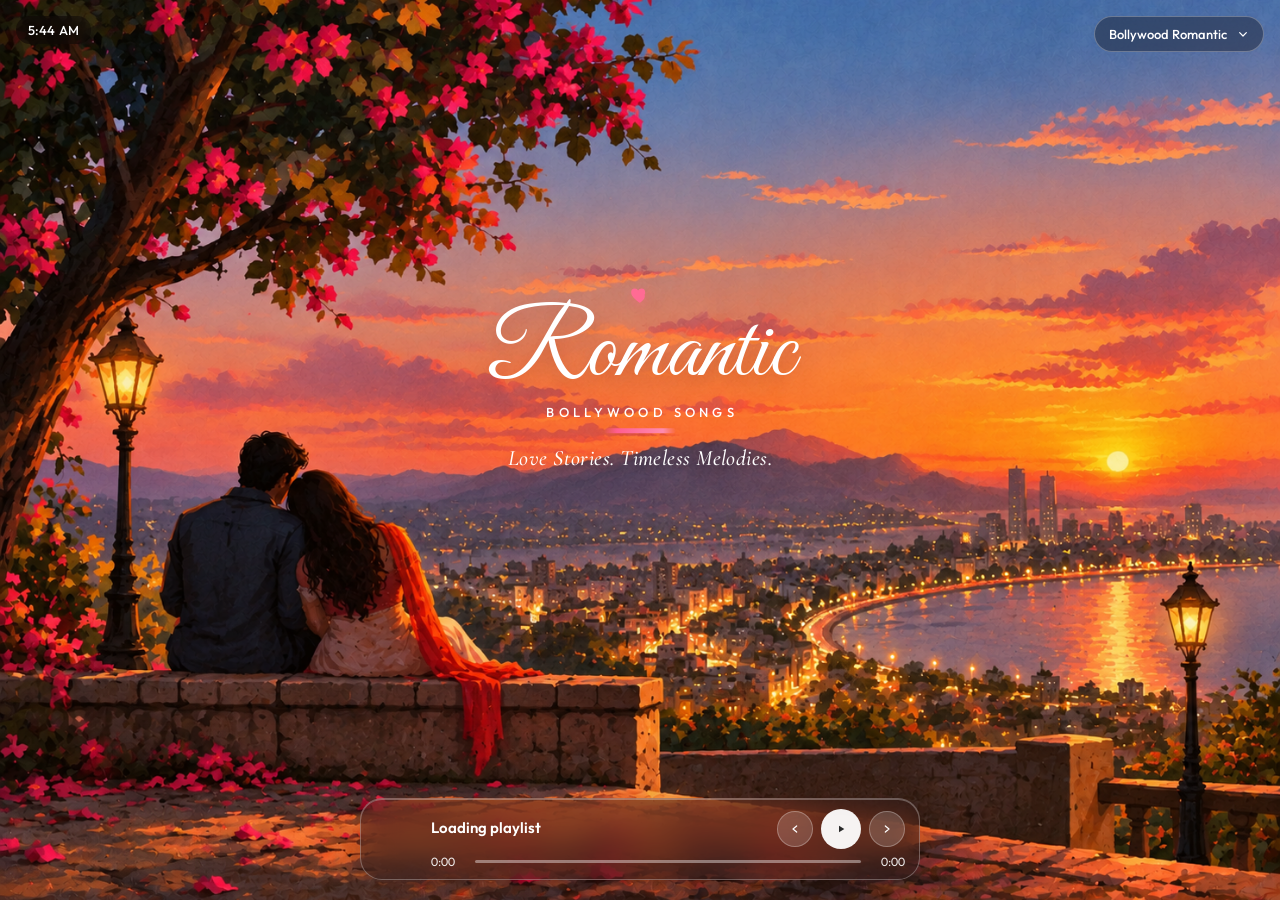
==== index.html @ c0d25a48 "Add the playlist music player so it can be published. Co-authored-by: Cursor <cursoragent@cursor.com" ====
<!DOCTYPE html>
<html lang="en">
<head>
  <meta charset="UTF-8">
  <meta name="viewport" content="width=device-width, initial-scale=1.0">
  <title>Romantic Bollywood Songs</title>
  <link rel="icon" href="data:image/svg+xml,<svg xmlns='http://www.w3.org/2000/svg' viewBox='0 0 100 100'><text y='.9em' font-size='90'>♥</text></svg>">
  <link rel="preconnect" href="https://fonts.googleapis.com">
  <link rel="preconnect" href="https://fonts.gstatic.com" crossorigin>
  <link href="https://fonts.googleapis.com/css2?family=Cormorant+Garamond:ital,wght@1,500;1,600&family=Great+Vibes&family=Outfit:wght@400;500;600&display=swap" rel="stylesheet">
  <link rel="stylesheet" href="style.css">
</head>
<body class="show-heart">
  <div id="ytPlayer"></div>
  <div class="stage">
    <img id="poster" class="poster" src="ChatGPT%20Image%20Sep%2027%2C%202026%2C%2004_32_32%20PM.png" alt="">

    <p class="status">
      <time id="clock">–:–</time>
    </p>
    <div class="picker">
      <button type="button" id="playlistToggle" class="picker-toggle" aria-haspopup="listbox" aria-expanded="false" aria-controls="playlistMenu">
        <span id="playlistToggleLabel">Bollywood Romantic</span>
        <svg viewBox="0 0 24 24" aria-hidden="true"><path d="M7 10l5 5 5-5" fill="none" stroke="currentColor" stroke-width="1.8" stroke-linecap="round" stroke-linejoin="round"/></svg>
      </button>
      <ul id="playlistMenu" class="picker-menu" role="listbox" hidden></ul>
    </div>
    <div class="hero">
      <svg id="heroHeart" class="heart" viewBox="0 0 24 24" aria-hidden="true"><path d="M12 20.2s-6.8-4.2-9-8.6C1.4 8 2.9 4.6 6.2 4.6c1.9 0 3.1 1 3.8 2.1.7-1.1 1.9-2.1 3.8-2.1 3.3 0 4.8 3.4 3.2 7C18.8 16 12 20.2 12 20.2z"/></svg>
      <h1 id="heroTitle">Romantic</h1>
      <p class="kicker" id="heroKicker">Bollywood Songs</p>
      <span class="brush" aria-hidden="true"></span>
      <p class="tagline" id="heroTagline">Love Stories. Timeless Melodies.</p>
      <p id="pageStatus" class="page-status" hidden></p>
    </div>

    <section class="player" aria-label="Now playing">
      <span class="art-wrap">
        <img id="barArt" class="art" alt="" hidden>
      </span>
      <div class="meta">
        <strong id="songTitle">Loading playlist</strong>
        <span id="channelName"></span>
      </div>
      <div class="transport">
        <button type="button" id="prevBtn" class="skip" aria-label="Previous">
          <svg viewBox="0 0 24 24"><path d="M14.5 7.5L9 12l5.5 4.5"/></svg>
        </button>
        <button type="button" id="playBtn" class="transport-play" aria-label="Play">
          <span data-play-icon></span>
        </button>
        <button type="button" id="nextBtn" class="skip" aria-label="Next">
          <svg viewBox="0 0 24 24"><path d="M9.5 7.5L15 12l-5.5 4.5"/></svg>
        </button>
      </div>
      <div class="scrub">
        <span id="currentTime">0:00</span>
        <div id="progressBar" class="track" role="slider" aria-label="Seek" aria-valuemin="0" aria-valuemax="100" aria-valuenow="0" tabindex="0">
          <div id="progressFill"></div>
        </div>
        <span id="duration">0:00</span>
      </div>
      <p id="playerMessage" class="player-message" hidden></p>
    </section>
  </div>

  <script src="config.js"></script>
  <script src="script.js"></script>
  <script src="https://www.youtube.com/iframe_api"></script>
</body>
</html>
---- style.css ----
:root {
  color-scheme: dark;
  --ink: #fff;
  --muted: rgba(255, 255, 255, 0.82);
  --player-width: 560px;
}

* { box-sizing: border-box; }

html, body {
  margin: 0;
  height: 100%;
}

body {
  min-height: 100vh;
  min-height: 100dvh;
  background: #140c18;
  font-family: Outfit, sans-serif;
  color: var(--ink);
}

button {
  font: inherit;
  color: inherit;
  cursor: pointer;
  border: 0;
  background: none;
  padding: 0;
}

button:focus-visible,
.track:focus-visible {
  outline: 2px solid #fff;
  outline-offset: 3px;
}

#ytPlayer {
  position: fixed;
  width: 320px;
  height: 180px;
  left: 0;
  bottom: 0;
  opacity: 0;
  pointer-events: none;
}

.stage {
  position: relative;
  width: 100vw;
  height: 100vh;
  height: 100dvh;
  overflow: hidden;
}

.poster {
  position: absolute;
  inset: 0;
  width: 100%;
  height: 100%;
  object-fit: cover;
  object-position: center;
  user-select: none;
  pointer-events: none;
}

.picker {
  position: absolute;
  top: max(16px, env(safe-area-inset-top));
  right: max(16px, env(safe-area-inset-right));
  z-index: 3;
}

.picker-toggle {
  display: inline-flex;
  align-items: center;
  gap: 8px;
  max-width: min(240px, calc(100vw - 140px));
  height: 36px;
  padding: 0 12px 0 14px;
  border-radius: 999px;
  background: rgba(12, 6, 10, 0.35);
  border: 1px solid rgba(255, 255, 255, 0.28);
  backdrop-filter: blur(12px);
  font-size: 13px;
  font-weight: 500;
}

.picker-toggle span {
  overflow: hidden;
  text-overflow: ellipsis;
  white-space: nowrap;
}

.picker-toggle svg {
  width: 16px;
  height: 16px;
  flex: none;
}

.picker-toggle[aria-expanded="true"] svg {
  transform: rotate(180deg);
}

.picker-menu {
  position: absolute;
  top: calc(100% + 8px);
  right: 0;
  margin: 0;
  padding: 6px;
  list-style: none;
  width: min(220px, calc(100vw - 32px));
  border-radius: 14px;
  background: rgba(28, 16, 20, 0.88);
  border: 1px solid rgba(255, 255, 255, 0.22);
  box-shadow: 0 12px 28px rgba(0, 0, 0, 0.28);
  backdrop-filter: blur(16px);
}

.picker-menu button {
  width: 100%;
  text-align: left;
  padding: 9px 10px;
  border-radius: 9px;
  font-size: 13px;
  font-weight: 500;
}

.picker-menu button[aria-selected="true"] {
  background: rgba(255, 255, 255, 0.14);
}

.picker-menu button:hover {
  background: rgba(255, 255, 255, 0.1);
}

.status {
  position: absolute;
  top: max(16px, env(safe-area-inset-top));
  left: max(16px, env(safe-area-inset-left));
  z-index: 2;
  margin: 0;
  padding: 6px 12px;
  border-radius: 999px;
  background: rgba(12, 6, 10, 0.35);
  backdrop-filter: blur(10px);
  font-size: 13px;
  font-weight: 500;
  letter-spacing: 0.01em;
  text-shadow: 0 1px 4px rgba(0, 0, 0, 0.45);
}

.hero {
  position: absolute;
  left: 50%;
  top: 40%;
  transform: translate(-50%, -50%);
  display: flex;
  flex-direction: column;
  align-items: center;
  text-align: center;
  width: min(640px, calc(100% - 32px));
  padding: 0 8px;
}

.heart {
  width: 22px;
  height: 22px;
  margin-bottom: 4px;
  filter: drop-shadow(0 4px 6px rgba(255, 80, 120, 0.35));
}

.heart path { fill: #ff6b94; }

body:not(.show-heart) .heart {
  display: none;
}

h1 {
  margin: 0;
  font-family: "Great Vibes", cursive;
  font-size: clamp(64px, 9vw, 96px);
  font-weight: 400;
  line-height: 0.9;
  text-shadow: 0 8px 18px rgba(90, 20, 10, 0.22);
}

.kicker {
  margin: 8px 0 0;
  font-size: 13px;
  font-weight: 500;
  letter-spacing: 0.32em;
  text-indent: 0.32em;
  text-transform: uppercase;
}

.brush {
  display: block;
  width: 72px;
  height: 5px;
  margin-top: 8px;
  border-radius: 999px;
  background: linear-gradient(90deg, transparent, #ff5d8f 18%, #ff8aaf 82%, transparent);
}

.tagline {
  margin: 12px 0 0;
  font-family: "Cormorant Garamond", serif;
  font-style: italic;
  font-weight: 500;
  font-size: clamp(18px, 2.2vw, 22px);
  letter-spacing: 0.02em;
  text-shadow: 0 2px 8px rgba(40, 10, 0, 0.28);
}

.page-status {
  margin: 12px 0 0;
  max-width: 360px;
  text-align: center;
  font-size: 14px;
  line-height: 1.4;
  color: #fff;
  text-shadow: 0 1px 6px rgba(0, 0, 0, 0.55);
}

.player {
  position: absolute;
  left: 50%;
  bottom: max(20px, env(safe-area-inset-bottom));
  transform: translateX(-50%);
  width: min(var(--player-width), calc(100% - 32px));
  display: grid;
  grid-template-columns: 48px minmax(0, 1fr) auto;
  grid-template-areas:
    "art meta controls"
    "art scrub scrub";
  column-gap: 12px;
  row-gap: 4px;
  align-items: center;
  padding: 10px 14px 10px 10px;
  border-radius: 22px;
  background: rgba(42, 24, 28, 0.42);
  border: 1px solid rgba(255, 255, 255, 0.28);
  box-shadow: 0 12px 28px rgba(30, 8, 8, 0.22), inset 0 1px 0 rgba(255, 255, 255, 0.28);
  backdrop-filter: blur(16px);
}

.art-wrap {
  grid-area: art;
  width: 48px;
  height: 48px;
  border-radius: 50%;
  overflow: hidden;
}

.art {
  width: 100%;
  height: 100%;
  object-fit: cover;
  object-position: center;
  display: block;
  animation: spin-art 8s linear infinite;
  animation-play-state: paused;
}

.art.is-spinning { animation-play-state: running; }

@keyframes spin-art {
  from { transform: rotate(0deg); }
  to { transform: rotate(360deg); }
}

.art[hidden] { display: none; }

.meta { grid-area: meta; min-width: 0; text-align: left; }

.meta strong,
.meta span {
  display: block;
  white-space: nowrap;
  overflow: hidden;
  text-overflow: ellipsis;
}

.meta strong { font-size: 15px; font-weight: 600; line-height: 1.25; }
.meta span { margin-top: 2px; font-size: 13px; line-height: 1.2; color: var(--muted); }

.transport {
  grid-area: controls;
  display: flex;
  align-items: center;
  gap: 8px;
}

.transport button {
  width: 36px;
  height: 36px;
  border-radius: 50%;
  display: grid;
  place-items: center;
  background: rgba(255, 255, 255, 0.16);
  border: 1px solid rgba(255, 255, 255, 0.28);
}

.transport .transport-play {
  width: 40px;
  height: 40px;
  background: rgba(255, 255, 255, 0.94);
  color: #2a2a2a;
  border-color: transparent;
}

.transport svg {
  width: 16px;
  height: 16px;
  display: block;
}

.transport svg path { fill: currentColor; }

.skip svg path {
  fill: none;
  stroke: currentColor;
  stroke-width: 1.8;
  stroke-linecap: round;
  stroke-linejoin: round;
}

.scrub {
  grid-area: scrub;
  display: grid;
  grid-template-columns: 36px minmax(0, 1fr) 36px;
  align-items: center;
  gap: 8px;
  font-size: 12px;
  font-variant-numeric: tabular-nums;
  color: rgba(255, 255, 255, 0.9);
}

.scrub span:last-child { text-align: right; }

.track {
  position: relative;
  height: 16px;
  cursor: pointer;
}

.track::before,
#progressFill {
  position: absolute;
  left: 0;
  top: 50%;
  height: 3px;
  margin-top: -1.5px;
  border-radius: 999px;
}

.track::before {
  content: "";
  right: 0;
  background: rgba(255, 255, 255, 0.4);
}

#progressFill {
  width: 0;
  background: #fff;
  pointer-events: none;
}

.player-message {
  grid-column: 1 / -1;
  margin: 2px 0 0;
  font-size: 12px;
  line-height: 1.3;
  color: #ffe1ea;
}

@media (max-width: 640px) {
  h1 { font-size: clamp(56px, 16vw, 76px); }
  .kicker { font-size: 11px; letter-spacing: 0.22em; text-indent: 0.22em; }
  .tagline { font-size: 17px; }
  .hero { top: 38%; }
  .player {
    width: calc(100% - 20px);
    bottom: max(12px, env(safe-area-inset-bottom));
    grid-template-columns: 44px minmax(0, 1fr);
    grid-template-areas:
      "art meta"
      "controls controls"
      "scrub scrub";
    row-gap: 8px;
    padding: 10px 12px;
    border-radius: 18px;
  }
  .art-wrap { width: 44px; height: 44px; }
  .transport { justify-content: flex-end; }
  .meta strong { font-size: 14px; }
}

@media (max-height: 700px) {
  .hero { top: 36%; }
  h1 { font-size: clamp(48px, 12vh, 80px); }
  .tagline { margin-top: 8px; font-size: 16px; }
  .brush { margin-top: 4px; }
  .player { bottom: 12px; }
}

@media (min-width: 1200px) {
  .hero { top: 42%; }
}
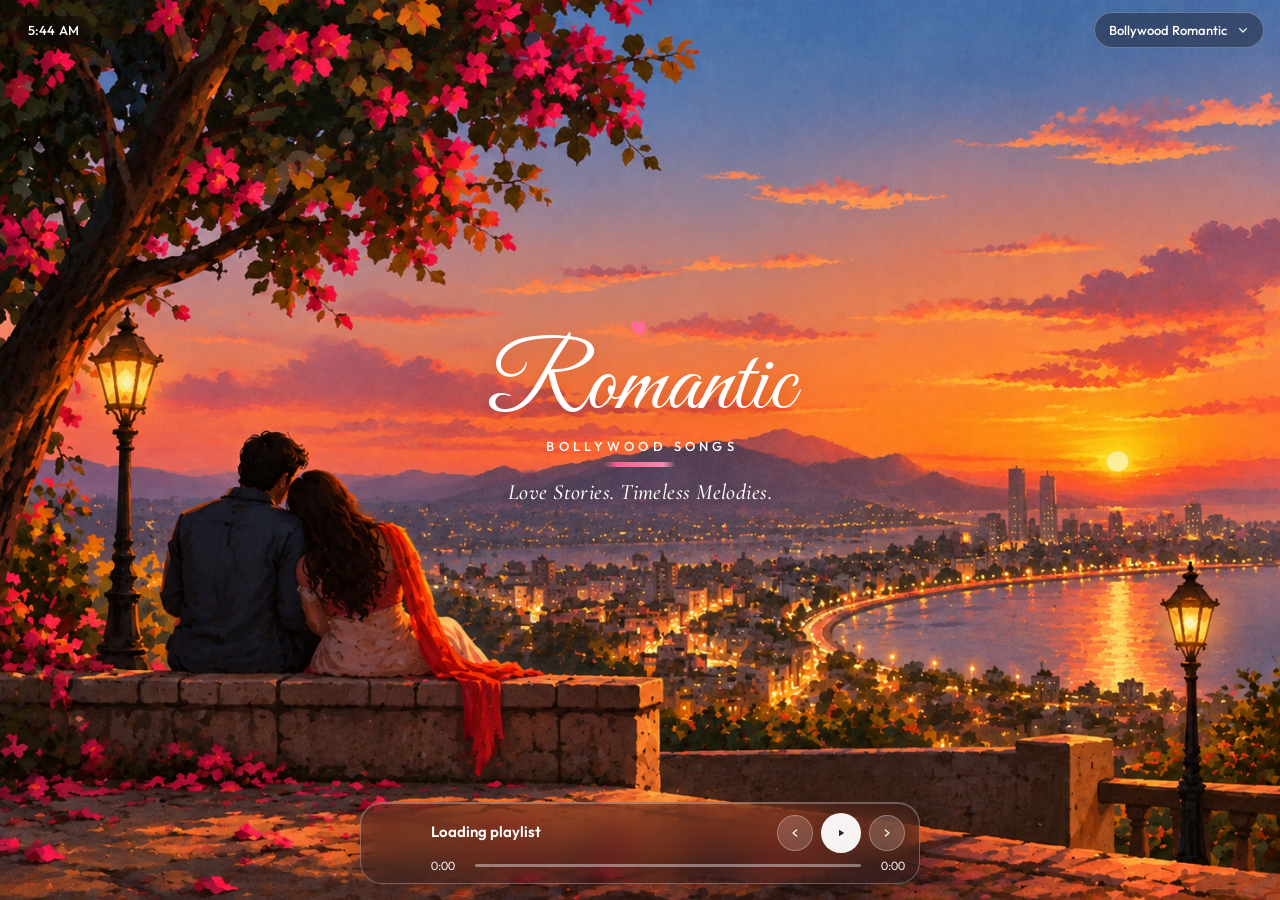
==== commit e8f64283: "Made the screen consistent across screens" ====
--- a/index.html
+++ b/index.html
@@ -2,8 +2,13 @@
 <html lang="en">
 <head>
   <meta charset="UTF-8">
-  <meta name="viewport" content="width=device-width, initial-scale=1.0">
+  <meta name="viewport" content="width=device-width, initial-scale=1, viewport-fit=cover">
+  <meta name="theme-color" content="#140c18">
+  <meta name="mobile-web-app-capable" content="yes">
+  <meta name="apple-mobile-web-app-capable" content="yes">
+  <meta name="apple-mobile-web-app-status-bar-style" content="black-translucent">
   <title>Romantic Bollywood Songs</title>
+  <link rel="manifest" href="manifest.json">
   <link rel="icon" href="data:image/svg+xml,<svg xmlns='http://www.w3.org/2000/svg' viewBox='0 0 100 100'><text y='.9em' font-size='90'>♥</text></svg>">
   <link rel="preconnect" href="https://fonts.googleapis.com">
   <link rel="preconnect" href="https://fonts.gstatic.com" crossorigin>
@@ -15,16 +20,18 @@
   <div class="stage">
     <img id="poster" class="poster" src="ChatGPT%20Image%20Sep%2027%2C%202026%2C%2004_32_32%20PM.png" alt="">
 
-    <p class="status">
-      <time id="clock">–:–</time>
-    </p>
-    <div class="picker">
-      <button type="button" id="playlistToggle" class="picker-toggle" aria-haspopup="listbox" aria-expanded="false" aria-controls="playlistMenu">
-        <span id="playlistToggleLabel">Bollywood Romantic</span>
-        <svg viewBox="0 0 24 24" aria-hidden="true"><path d="M7 10l5 5 5-5" fill="none" stroke="currentColor" stroke-width="1.8" stroke-linecap="round" stroke-linejoin="round"/></svg>
-      </button>
-      <ul id="playlistMenu" class="picker-menu" role="listbox" hidden></ul>
-    </div>
+    <header class="topbar">
+      <p class="status">
+        <time id="clock">–:–</time>
+      </p>
+      <div class="picker">
+        <button type="button" id="playlistToggle" class="picker-toggle" aria-haspopup="listbox" aria-expanded="false" aria-controls="playlistMenu">
+          <span id="playlistToggleLabel">Bollywood Romantic</span>
+          <svg viewBox="0 0 24 24" aria-hidden="true"><path d="M7 10l5 5 5-5" fill="none" stroke="currentColor" stroke-width="1.8" stroke-linecap="round" stroke-linejoin="round"/></svg>
+        </button>
+        <ul id="playlistMenu" class="picker-menu" role="listbox" hidden></ul>
+      </div>
+    </header>
     <div class="hero">
       <svg id="heroHeart" class="heart" viewBox="0 0 24 24" aria-hidden="true"><path d="M12 20.2s-6.8-4.2-9-8.6C1.4 8 2.9 4.6 6.2 4.6c1.9 0 3.1 1 3.8 2.1.7-1.1 1.9-2.1 3.8-2.1 3.3 0 4.8 3.4 3.2 7C18.8 16 12 20.2 12 20.2z"/></svg>
       <h1 id="heroTitle">Romantic</h1>
--- a/style.css
+++ b/style.css
@@ -12,9 +12,15 @@
   height: 100%;
 }
 
+html {
+  -webkit-text-size-adjust: 100%;
+  text-size-adjust: 100%;
+}
+
 body {
   min-height: 100vh;
   min-height: 100dvh;
+  overflow: hidden;
   background: #140c18;
   font-family: Outfit, sans-serif;
   color: var(--ink);
@@ -27,6 +33,11 @@
   border: 0;
   background: none;
   padding: 0;
+}
+
+button,
+.track {
+  touch-action: manipulation;
 }
 
 button:focus-visible,
@@ -47,10 +58,27 @@
 
 .stage {
   position: relative;
-  width: 100vw;
+  display: flex;
+  flex-direction: column;
+  width: 100%;
   height: 100vh;
   height: 100dvh;
   overflow: hidden;
+}
+
+.topbar {
+  position: relative;
+  z-index: 3;
+  display: flex;
+  align-items: center;
+  justify-content: space-between;
+  gap: 12px;
+  flex: none;
+  padding:
+    max(12px, env(safe-area-inset-top))
+    max(16px, env(safe-area-inset-right))
+    0
+    max(16px, env(safe-area-inset-left));
 }
 
 .poster {
@@ -65,17 +93,18 @@
 }
 
 .picker {
-  position: absolute;
-  top: max(16px, env(safe-area-inset-top));
-  right: max(16px, env(safe-area-inset-right));
-  z-index: 3;
+  position: relative;
+  min-width: 0;
+  flex: 1;
+  display: flex;
+  justify-content: flex-end;
 }
 
 .picker-toggle {
   display: inline-flex;
   align-items: center;
   gap: 8px;
-  max-width: min(240px, calc(100vw - 140px));
+  max-width: min(240px, 100%);
   height: 36px;
   padding: 0 12px 0 14px;
   border-radius: 999px;
@@ -135,10 +164,9 @@
 }
 
 .status {
-  position: absolute;
-  top: max(16px, env(safe-area-inset-top));
-  left: max(16px, env(safe-area-inset-left));
+  position: relative;
   z-index: 2;
+  flex: none;
   margin: 0;
   padding: 6px 12px;
   border-radius: 999px;
@@ -151,16 +179,18 @@
 }
 
 .hero {
-  position: absolute;
-  left: 50%;
-  top: 40%;
-  transform: translate(-50%, -50%);
+  position: relative;
+  z-index: 1;
+  flex: 1;
   display: flex;
   flex-direction: column;
   align-items: center;
+  justify-content: center;
   text-align: center;
-  width: min(640px, calc(100% - 32px));
-  padding: 0 8px;
+  width: min(640px, calc(100% - 32px - env(safe-area-inset-left) - env(safe-area-inset-right)));
+  min-height: 0;
+  margin: 0 auto;
+  padding: 8px 8px 4vh;
 }
 
 .heart {
@@ -187,6 +217,7 @@
 
 .kicker {
   margin: 8px 0 0;
+  max-width: 100%;
   font-size: 13px;
   font-weight: 500;
   letter-spacing: 0.32em;
@@ -205,6 +236,7 @@
 
 .tagline {
   margin: 12px 0 0;
+  max-width: 100%;
   font-family: "Cormorant Garamond", serif;
   font-style: italic;
   font-weight: 500;
@@ -224,11 +256,11 @@
 }
 
 .player {
-  position: absolute;
-  left: 50%;
-  bottom: max(20px, env(safe-area-inset-bottom));
-  transform: translateX(-50%);
-  width: min(var(--player-width), calc(100% - 32px));
+  position: relative;
+  z-index: 2;
+  flex: none;
+  margin: 0 auto max(16px, env(safe-area-inset-bottom));
+  width: min(var(--player-width), calc(100% - 32px - env(safe-area-inset-left) - env(safe-area-inset-right)));
   display: grid;
   grid-template-columns: 48px minmax(0, 1fr) auto;
   grid-template-areas:
@@ -375,14 +407,19 @@
   color: #ffe1ea;
 }
 
-@media (max-width: 640px) {
-  h1 { font-size: clamp(56px, 16vw, 76px); }
-  .kicker { font-size: 11px; letter-spacing: 0.22em; text-indent: 0.22em; }
+@media (min-width: 701px) and (max-width: 1100px) {
+  :root { --player-width: 640px; }
+  h1 { font-size: clamp(72px, 10vw, 100px); }
+  .hero { width: min(720px, calc(100% - 48px)); }
+}
+
+@media (max-width: 700px) {
+  h1 { font-size: clamp(52px, 15vw, 76px); }
+  .kicker { font-size: 11px; letter-spacing: 0.18em; text-indent: 0.18em; }
   .tagline { font-size: 17px; }
-  .hero { top: 38%; }
+  .hero { width: calc(100% - 24px); padding-bottom: 12px; }
   .player {
-    width: calc(100% - 20px);
-    bottom: max(12px, env(safe-area-inset-bottom));
+    width: calc(100% - 20px - env(safe-area-inset-left) - env(safe-area-inset-right));
     grid-template-columns: 44px minmax(0, 1fr);
     grid-template-areas:
       "art meta"
@@ -393,18 +430,39 @@
     border-radius: 18px;
   }
   .art-wrap { width: 44px; height: 44px; }
-  .transport { justify-content: flex-end; }
+  .transport { justify-content: center; }
+  .transport button { width: 44px; height: 44px; }
+  .transport .transport-play { width: 48px; height: 48px; }
+  .track { height: 28px; }
   .meta strong { font-size: 14px; }
-}
-
-@media (max-height: 700px) {
-  .hero { top: 36%; }
-  h1 { font-size: clamp(48px, 12vh, 80px); }
-  .tagline { margin-top: 8px; font-size: 16px; }
+  .picker-toggle { height: 40px; }
+}
+
+@media (max-height: 740px) {
+  .hero { padding-bottom: 0; }
+  h1 { font-size: clamp(44px, 11vh, 80px); }
+  .kicker { margin-top: 4px; }
+  .tagline { margin-top: 6px; font-size: 16px; }
   .brush { margin-top: 4px; }
-  .player { bottom: 12px; }
-}
-
-@media (min-width: 1200px) {
-  .hero { top: 42%; }
-}
+  .page-status { margin-top: 8px; }
+}
+
+@media (max-height: 520px) {
+  .topbar { padding-top: max(8px, env(safe-area-inset-top)); }
+  .heart { width: 16px; height: 16px; margin-bottom: 0; }
+  h1 { font-size: clamp(34px, 16vh, 48px); }
+  .kicker { font-size: 10px; letter-spacing: 0.14em; text-indent: 0.14em; }
+  .tagline { margin-top: 2px; font-size: 14px; }
+  .player {
+    margin-bottom: max(8px, env(safe-area-inset-bottom));
+    padding: 8px 10px;
+    row-gap: 2px;
+  }
+}
+
+@media (pointer: coarse) {
+  .track { height: 28px; }
+  .transport button { width: 44px; height: 44px; }
+  .transport .transport-play { width: 48px; height: 48px; }
+  .picker-menu button { padding: 12px; font-size: 15px; }
+}
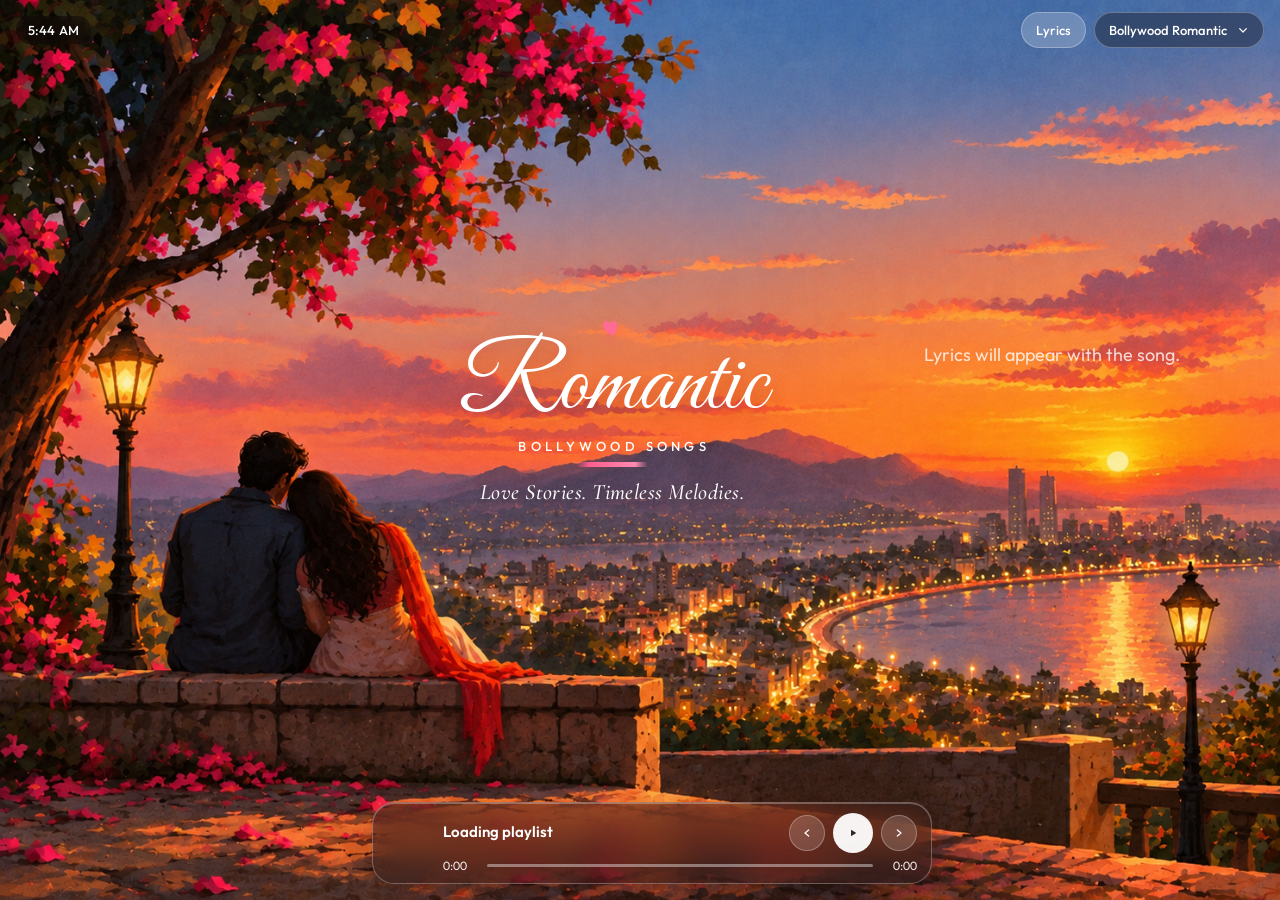
==== commit cdf262ef: "Added Lyrics" ====
--- a/index.html
+++ b/index.html
@@ -15,7 +15,7 @@
   <link href="https://fonts.googleapis.com/css2?family=Cormorant+Garamond:ital,wght@1,500;1,600&family=Great+Vibes&family=Outfit:wght@400;500;600&display=swap" rel="stylesheet">
   <link rel="stylesheet" href="style.css">
 </head>
-<body class="show-heart">
+<body class="show-heart lyrics-on">
   <div id="ytPlayer"></div>
   <div class="stage">
     <img id="poster" class="poster" src="ChatGPT%20Image%20Sep%2027%2C%202026%2C%2004_32_32%20PM.png" alt="">
@@ -24,12 +24,15 @@
       <p class="status">
         <time id="clock">–:–</time>
       </p>
-      <div class="picker">
+      <div class="top-actions">
+        <button type="button" id="lyricsToggle" class="lyrics-toggle" aria-controls="lyricsPanel" aria-pressed="true">Lyrics</button>
+        <div class="picker">
         <button type="button" id="playlistToggle" class="picker-toggle" aria-haspopup="listbox" aria-expanded="false" aria-controls="playlistMenu">
           <span id="playlistToggleLabel">Bollywood Romantic</span>
           <svg viewBox="0 0 24 24" aria-hidden="true"><path d="M7 10l5 5 5-5" fill="none" stroke="currentColor" stroke-width="1.8" stroke-linecap="round" stroke-linejoin="round"/></svg>
         </button>
-        <ul id="playlistMenu" class="picker-menu" role="listbox" hidden></ul>
+        <ul id="playlistMenu" class="picker-menu" role="listbox" hidden>        </ul>
+        </div>
       </div>
     </header>
     <div class="hero">
@@ -40,6 +43,12 @@
       <p class="tagline" id="heroTagline">Love Stories. Timeless Melodies.</p>
       <p id="pageStatus" class="page-status" hidden></p>
     </div>
+
+    <aside id="lyricsPanel" class="lyrics" aria-label="Lyrics">
+      <div id="lyricsBody" class="lyrics-body">
+        <p class="lyrics-status">Lyrics will appear with the song.</p>
+      </div>
+    </aside>
 
     <section class="player" aria-label="Now playing">
       <span class="art-wrap">
--- a/style.css
+++ b/style.css
@@ -92,10 +92,18 @@
   pointer-events: none;
 }
 
-.picker {
-  position: relative;
+.top-actions {
+  display: flex;
+  align-items: center;
+  justify-content: flex-end;
+  gap: 8px;
   min-width: 0;
   flex: 1;
+}
+
+.picker {
+  position: relative;
+  min-width: 0;
   display: flex;
   justify-content: flex-end;
 }
@@ -397,6 +405,93 @@
   width: 0;
   background: #fff;
   pointer-events: none;
+}
+
+.lyrics {
+  position: absolute;
+  z-index: 2;
+  top: 38%;
+  right: max(16px, env(safe-area-inset-right));
+  width: min(340px, 32vw);
+  height: auto;
+  display: flex;
+  flex-direction: column;
+  padding: 0;
+  background: none;
+  border: 0;
+  box-shadow: none;
+}
+
+.lyrics-body {
+  min-height: 0;
+  overflow: hidden;
+  font-size: 18px;
+  line-height: 1.45;
+  color: rgba(255, 255, 255, 0.78);
+}
+
+.lyrics-track {
+  display: flex;
+  flex-direction: column;
+  gap: 12px;
+}
+
+.lyrics-status {
+  margin: 0;
+}
+
+.lyrics-line {
+  margin: 0;
+}
+
+.lyrics-line.is-current {
+  color: #fff;
+  font-weight: 600;
+  text-shadow: 0 2px 10px rgba(0, 0, 0, 0.55);
+}
+
+.lyrics-line.is-upcoming {
+  color: rgba(255, 255, 255, 0.4);
+  font-weight: 400;
+  text-shadow: 0 2px 8px rgba(0, 0, 0, 0.45);
+}
+
+body:not(.lyrics-on) .lyrics {
+  display: none;
+}
+
+.lyrics-toggle {
+  display: inline-flex;
+  align-items: center;
+  flex: none;
+  height: 36px;
+  padding: 0 14px;
+  border-radius: 999px;
+  background: rgba(12, 6, 10, 0.35);
+  border: 1px solid rgba(255, 255, 255, 0.28);
+  backdrop-filter: blur(12px);
+  font-size: 13px;
+  font-weight: 500;
+}
+
+.lyrics-toggle[aria-pressed="true"] {
+  background: rgba(255, 255, 255, 0.22);
+}
+
+@media (min-width: 960px) {
+  .hero,
+  .player {
+    margin-right: calc(332px + max(16px, env(safe-area-inset-right)));
+  }
+}
+
+@media (max-width: 959px) {
+  .lyrics {
+    top: max(112px, calc(env(safe-area-inset-top) + 96px));
+    bottom: auto;
+    height: auto;
+    width: min(320px, calc(100% - 24px));
+  }
 }
 
 .player-message {
@@ -466,3 +561,17 @@
   .transport .transport-play { width: 48px; height: 48px; }
   .picker-menu button { padding: 12px; font-size: 15px; }
 }
+
+@media (min-width: 960px) {
+  .hero {
+    width: min(640px, calc(100% - 400px));
+    margin-left: auto;
+    margin-right: calc(332px + max(16px, env(safe-area-inset-right)));
+  }
+
+  .player {
+    width: min(var(--player-width), calc(100% - 400px));
+    margin-left: auto;
+    margin-right: calc(332px + max(16px, env(safe-area-inset-right)));
+  }
+}
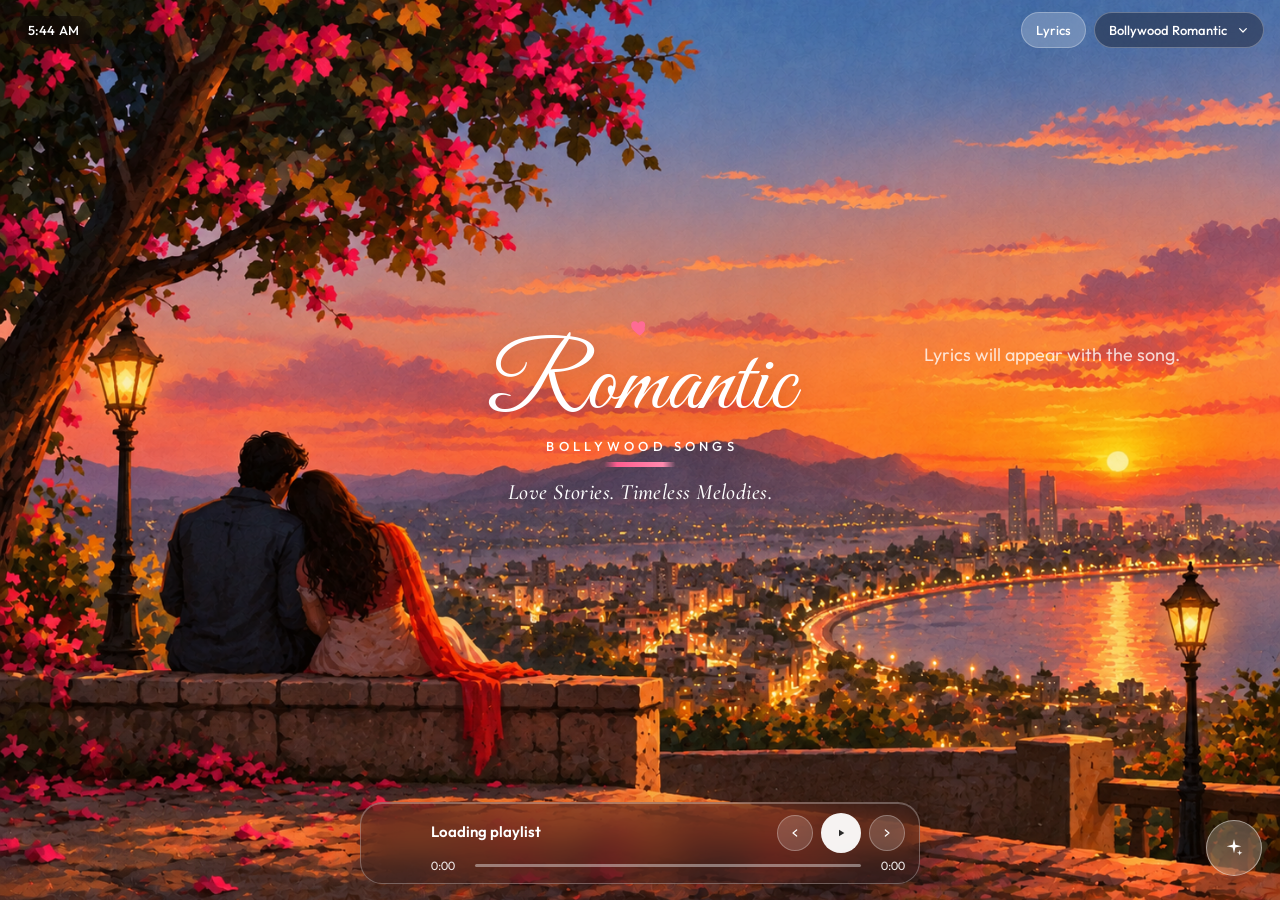
==== commit 0f374058: "Added Music Assistant Co-authored-by: Cursor <cursoragent@cursor.com>" ====
--- a/index.html
+++ b/index.html
@@ -14,6 +14,7 @@
   <link rel="preconnect" href="https://fonts.gstatic.com" crossorigin>
   <link href="https://fonts.googleapis.com/css2?family=Cormorant+Garamond:ital,wght@1,500;1,600&family=Great+Vibes&family=Outfit:wght@400;500;600&display=swap" rel="stylesheet">
   <link rel="stylesheet" href="style.css">
+  <link rel="stylesheet" href="src/ai-playlist/ai-playlist.css">
 </head>
 <body class="show-heart lyrics-on">
   <div id="ytPlayer"></div>
@@ -82,6 +83,7 @@
 
   <script src="config.js"></script>
   <script src="script.js"></script>
+  <script type="module" src="src/ai-playlist/ai-playlist-ui.js"></script>
   <script src="https://www.youtube.com/iframe_api"></script>
 </body>
 </html>
--- a/style.css
+++ b/style.css
@@ -476,13 +476,6 @@
 
 .lyrics-toggle[aria-pressed="true"] {
   background: rgba(255, 255, 255, 0.22);
-}
-
-@media (min-width: 960px) {
-  .hero,
-  .player {
-    margin-right: calc(332px + max(16px, env(safe-area-inset-right)));
-  }
 }
 
 @media (max-width: 959px) {
@@ -561,17 +554,3 @@
   .transport .transport-play { width: 48px; height: 48px; }
   .picker-menu button { padding: 12px; font-size: 15px; }
 }
-
-@media (min-width: 960px) {
-  .hero {
-    width: min(640px, calc(100% - 400px));
-    margin-left: auto;
-    margin-right: calc(332px + max(16px, env(safe-area-inset-right)));
-  }
-
-  .player {
-    width: min(var(--player-width), calc(100% - 400px));
-    margin-left: auto;
-    margin-right: calc(332px + max(16px, env(safe-area-inset-right)));
-  }
-}
--- a/src/ai-playlist/ai-playlist.css
+++ b/src/ai-playlist/ai-playlist.css
@@ -0,0 +1,354 @@
+.ai-launcher,
+.ai-chat,
+.ai-chat button,
+.ai-chat input {
+  font-family: Outfit, sans-serif;
+}
+
+.ai-launcher[hidden] { display: none; }
+
+.ai-launcher {
+  position: fixed;
+  z-index: 30;
+  right: max(18px, env(safe-area-inset-right));
+  bottom: max(118px, calc(env(safe-area-inset-bottom) + 108px));
+  width: 56px;
+  height: 56px;
+  display: grid;
+  place-items: center;
+  border-radius: 50%;
+  color: #fff;
+  background: rgba(255, 255, 255, 0.22);
+  border: 1px solid rgba(255, 255, 255, 0.45);
+  box-shadow: 0 10px 28px rgba(40, 8, 16, 0.28);
+  backdrop-filter: blur(16px);
+}
+
+.ai-launcher svg,
+.ai-icon {
+  width: 22px;
+  height: 22px;
+  display: block;
+}
+
+.ai-chat {
+  position: fixed;
+  z-index: 40;
+  right: max(16px, env(safe-area-inset-right));
+  bottom: max(16px, env(safe-area-inset-bottom));
+  width: min(420px, calc(100vw - 28px));
+  height: min(680px, calc(100dvh - 32px));
+  display: flex;
+  flex-direction: column;
+  padding: 16px 16px 14px;
+  border-radius: 28px;
+  color: #fff;
+  background:
+    linear-gradient(180deg, rgba(255, 255, 255, 0.2), rgba(70, 28, 40, 0.28));
+  border: 1px solid rgba(255, 255, 255, 0.38);
+  box-shadow: 0 24px 60px rgba(20, 6, 12, 0.35);
+  backdrop-filter: blur(28px) saturate(1.35);
+}
+
+.ai-chat[hidden],
+.ai-menu[hidden],
+.ai-ideas[hidden] {
+  display: none;
+}
+
+body.ai-chat-open .lyrics {
+  opacity: 0;
+  pointer-events: none;
+}
+
+.ai-chat-head {
+  display: flex;
+  align-items: center;
+  gap: 10px;
+  padding: 2px 2px 12px;
+}
+
+.ai-mark {
+  width: 36px;
+  height: 36px;
+  display: grid;
+  place-items: center;
+  border-radius: 12px;
+  background: rgba(255, 255, 255, 0.16);
+  flex: none;
+}
+
+.ai-mark svg { width: 18px; height: 18px; }
+
+.ai-chat-head h2 {
+  margin: 0;
+  font-size: 16px;
+  font-weight: 600;
+  letter-spacing: 0.01em;
+}
+
+.ai-chat-head p {
+  margin: 1px 0 0;
+  font-size: 12px;
+  color: rgba(255, 255, 255, 0.78);
+}
+
+.ai-head-actions {
+  margin-left: auto;
+  display: flex;
+  gap: 4px;
+}
+
+.ai-head-actions button,
+.ai-icon-btn {
+  width: 32px;
+  height: 32px;
+  display: grid;
+  place-items: center;
+  border-radius: 50%;
+  color: #fff;
+}
+
+.ai-head-actions button:hover,
+.ai-icon-btn:hover,
+.ai-chip:hover {
+  background: rgba(255, 255, 255, 0.14);
+}
+
+.ai-menu,
+.ai-ideas {
+  position: absolute;
+  z-index: 2;
+  top: 62px;
+  right: 16px;
+  width: min(280px, calc(100% - 32px));
+  padding: 8px;
+  border-radius: 16px;
+  background: rgba(42, 18, 28, 0.88);
+  border: 1px solid rgba(255, 255, 255, 0.18);
+  box-shadow: 0 12px 28px rgba(0, 0, 0, 0.28);
+}
+
+.ai-ideas {
+  top: auto;
+  right: auto;
+  left: 16px;
+  bottom: 76px;
+}
+
+.ai-menu button,
+.ai-ideas button {
+  width: 100%;
+  text-align: left;
+  padding: 8px 10px;
+  border-radius: 10px;
+  font-size: 13px;
+}
+
+.ai-menu-label {
+  margin: 4px 8px;
+  font-size: 11px;
+  letter-spacing: 0.08em;
+  text-transform: uppercase;
+  color: rgba(255, 255, 255, 0.55);
+}
+
+.ai-thread {
+  flex: 1;
+  min-height: 0;
+  overflow-y: auto;
+  display: flex;
+  flex-direction: column;
+  gap: 12px;
+  padding: 4px 2px 8px;
+}
+
+.ai-row {
+  display: flex;
+  align-items: flex-end;
+  gap: 8px;
+  max-width: 100%;
+}
+
+.ai-row-user { justify-content: flex-end; }
+
+.ai-spark {
+  width: 22px;
+  height: 22px;
+  flex: none;
+  color: #fff;
+}
+
+.ai-bubble {
+  max-width: min(320px, 86%);
+  padding: 12px 14px;
+  border-radius: 18px;
+  font-size: 14px;
+  line-height: 1.45;
+  background: rgba(255, 255, 255, 0.16);
+  border: 1px solid rgba(255, 255, 255, 0.16);
+}
+
+.ai-bubble-user {
+  background: linear-gradient(180deg, rgba(232, 92, 122, 0.95), rgba(196, 62, 96, 0.92));
+  border-color: rgba(255, 255, 255, 0.18);
+  border-bottom-right-radius: 8px;
+}
+
+.ai-bubble-bot { border-bottom-left-radius: 8px; }
+
+.ai-avatar {
+  width: 28px;
+  height: 28px;
+  flex: none;
+  display: grid;
+  place-items: center;
+  border-radius: 50%;
+  background: rgba(255, 255, 255, 0.85);
+  color: #8a3048;
+}
+
+.ai-avatar svg { width: 16px; height: 16px; }
+
+.ai-mix {
+  margin: -4px 0 0 30px;
+  display: flex;
+  align-items: center;
+  gap: 12px;
+  padding: 10px;
+  border-radius: 18px;
+  background: rgba(255, 255, 255, 0.14);
+  border: 1px solid rgba(255, 255, 255, 0.2);
+}
+
+.ai-mix img,
+.ai-mix-fallback {
+  width: 74px;
+  height: 56px;
+  flex: none;
+  border-radius: 10px;
+  object-fit: cover;
+  background: rgba(255, 255, 255, 0.12);
+}
+
+.ai-mix strong {
+  display: block;
+  font-size: 14px;
+  font-weight: 600;
+}
+
+.ai-mix span {
+  display: block;
+  margin-top: 2px;
+  font-size: 12px;
+  color: rgba(255, 255, 255, 0.75);
+}
+
+.ai-play-mix {
+  margin-top: 8px;
+  height: 32px;
+  padding: 0 12px;
+  display: inline-flex;
+  align-items: center;
+  gap: 6px;
+  border-radius: 999px;
+  background: rgba(255, 255, 255, 0.2);
+  border: 1px solid rgba(255, 255, 255, 0.28);
+  font-size: 13px;
+  font-weight: 500;
+}
+
+.ai-play-mix svg { width: 14px; height: 14px; }
+
+.ai-chips {
+  display: flex;
+  gap: 8px;
+  overflow-x: auto;
+  padding: 2px 0 10px;
+  scrollbar-width: none;
+}
+
+.ai-chips:empty { display: none; }
+
+.ai-chip {
+  flex: none;
+  height: 34px;
+  padding: 0 14px;
+  border-radius: 999px;
+  background: rgba(255, 255, 255, 0.12);
+  border: 1px solid rgba(255, 255, 255, 0.22);
+  font-size: 13px;
+}
+
+.ai-composer {
+  display: flex;
+  align-items: center;
+  gap: 6px;
+  min-height: 52px;
+  padding: 6px 6px 6px 8px;
+  border-radius: 999px;
+  background: rgba(255, 255, 255, 0.14);
+  border: 1px solid rgba(255, 255, 255, 0.24);
+}
+
+.ai-composer input {
+  flex: 1;
+  min-width: 0;
+  border: 0;
+  outline: none;
+  background: transparent;
+  color: #fff;
+  font-size: 14px;
+}
+
+.ai-composer input::placeholder { color: rgba(255, 255, 255, 0.62); }
+
+.ai-send {
+  width: 36px;
+  height: 36px;
+  display: grid;
+  place-items: center;
+  border-radius: 50%;
+  background: #e85d7c;
+  color: #fff;
+  flex: none;
+}
+
+.ai-send svg,
+.ai-icon-btn svg,
+.ai-head-actions svg { width: 16px; height: 16px; }
+
+.ai-typing {
+  display: inline-flex;
+  gap: 4px;
+  padding: 4px 0;
+}
+
+.ai-typing i {
+  width: 6px;
+  height: 6px;
+  border-radius: 50%;
+  background: rgba(255, 255, 255, 0.8);
+  animation: ai-blink 1s infinite;
+}
+
+.ai-typing i:nth-child(2) { animation-delay: 0.15s; }
+.ai-typing i:nth-child(3) { animation-delay: 0.3s; }
+
+@keyframes ai-blink {
+  0%, 80%, 100% { opacity: 0.25; }
+  40% { opacity: 1; }
+}
+
+@media (min-width: 960px) {
+  .ai-launcher { bottom: max(24px, env(safe-area-inset-bottom)); }
+}
+
+@media (max-width: 700px) {
+  .ai-chat {
+    left: 12px;
+    right: 12px;
+    width: auto;
+    height: min(78dvh, 720px);
+  }
+}
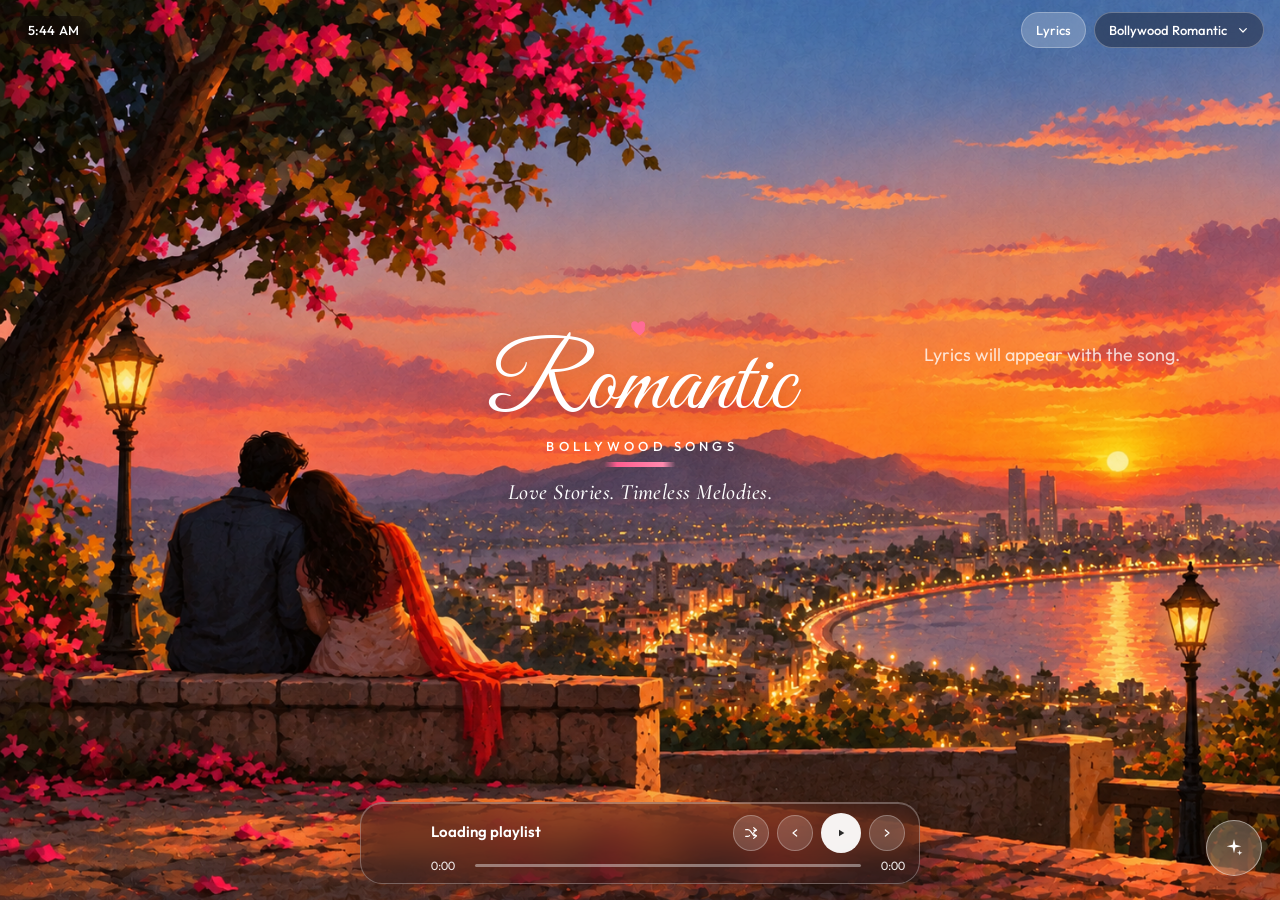
==== commit 52c95608: "Keep Music AI playlists working when YouTube search quota runs out. Generate a wallpaper with each m" ====
--- a/index.html
+++ b/index.html
@@ -60,6 +60,9 @@
         <span id="channelName"></span>
       </div>
       <div class="transport">
+        <button type="button" id="shuffleBtn" class="skip shuffle" aria-pressed="false" aria-label="Turn shuffle on">
+          <svg viewBox="0 0 24 24" aria-hidden="true"><path d="M4 7h3.2c1.7 0 2.8.8 4 2.2L16.2 16H20M16 4l4 3.5L16 11"/><path d="M4 17h3.2c1 0 1.8-.4 2.6-1.1M16.2 8H20M16 13l4 3.5L16 20"/></svg>
+        </button>
         <button type="button" id="prevBtn" class="skip" aria-label="Previous">
           <svg viewBox="0 0 24 24"><path d="M14.5 7.5L9 12l5.5 4.5"/></svg>
         </button>
--- a/style.css
+++ b/style.css
@@ -357,6 +357,20 @@
 }
 
 .transport svg path { fill: currentColor; }
+
+.transport .shuffle svg path {
+  fill: none;
+  stroke: currentColor;
+  stroke-width: 1.8;
+  stroke-linecap: round;
+  stroke-linejoin: round;
+}
+
+.transport .shuffle[aria-pressed="true"] {
+  background: rgba(255, 255, 255, 0.94);
+  color: #2a2a2a;
+  border-color: transparent;
+}
 
 .skip svg path {
   fill: none;
